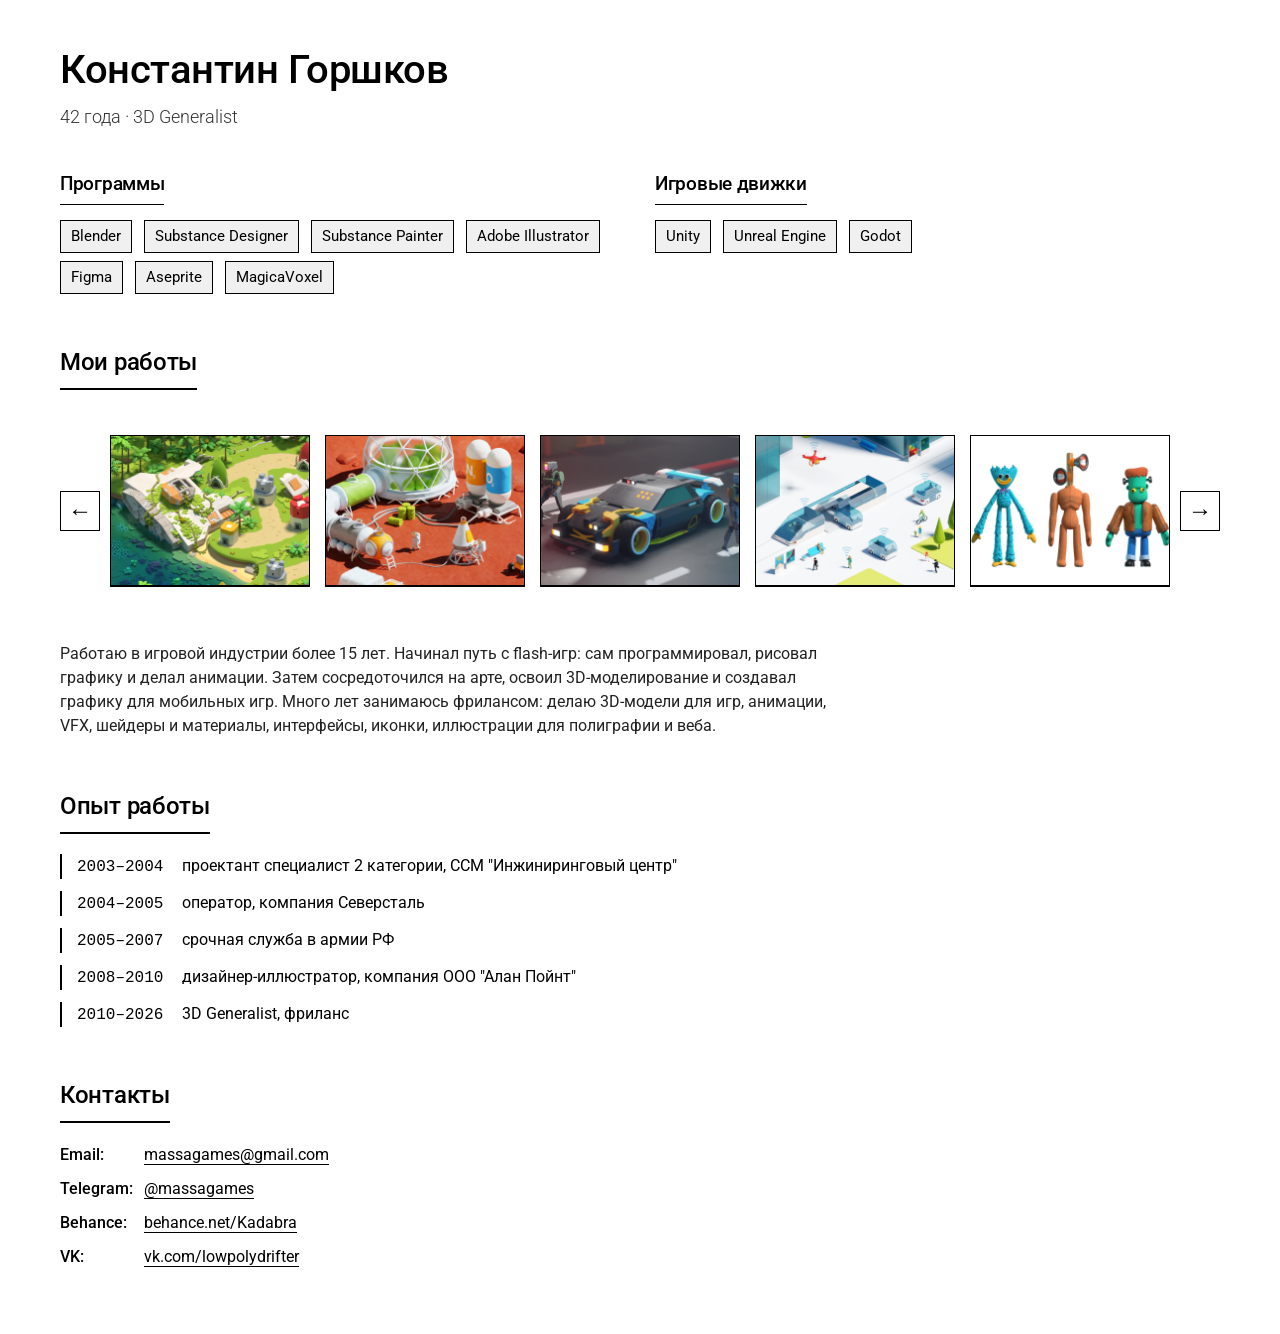
==== index.html @ 40dd6ff0 "Update index.html" ====
<!DOCTYPE html>
<html lang="ru">
<head>
    <meta charset="UTF-8">
    <meta name="viewport" content="width=device-width, initial-scale=1.0">
    <title>Константин Горшков — 3D Generalist</title>
    
    <!-- Roboto font -->
    <link rel="preconnect" href="https://fonts.googleapis.com">
    <link rel="preconnect" href="https://fonts.gstatic.com" crossorigin>
    <link href="https://fonts.googleapis.com/css2?family=Roboto:wght@300;400;500;700&display=swap" rel="stylesheet">
    
    <!-- Main CSS -->
    <link rel="stylesheet" href="assets/css/main.css">
</head>
<body>
    <div class="container">
        <!-- HEADER -->
        <header class="header">
            <h1>Константин Горшков</h1>
            <div class="age-spec">42 года · 3D Generalist</div>
        </header>

        <!-- SKILLS -->
        <section class="skills">
            <div class="skills-group">
                <h2>Программы</h2>
                <div class="skills-list">
                    <span class="skill-item">Blender</span>
                    <span class="skill-item">Substance Designer</span>
                    <span class="skill-item">Substance Painter</span>
                    <span class="skill-item">Adobe Illustrator</span>
                    <span class="skill-item">Figma</span>
                    <span class="skill-item">Aseprite</span>
                    <span class="skill-item">MagicaVoxel</span>
                </div>
            </div>
            <div class="skills-group">
                <h2>Игровые движки</h2>
                <div class="skills-list">
                    <span class="skill-item">Unity</span>
                    <span class="skill-item">Unreal Engine</span>
                    <span class="skill-item">Godot</span>
                </div>
            </div>
        </section>

        <!-- GALLERY CAROUSEL -->
        <section class="gallery-section">
            <h2>Мои работы</h2>
            <div class="carousel-container">
                <button class="carousel-arrow carousel-arrow-left" id="carouselPrev">←</button>
                <div class="carousel-track" id="carouselTrack"></div>
                <button class="carousel-arrow carousel-arrow-right" id="carouselNext">→</button>
            </div>
        </section>

        <!-- BIO -->
        <section class="bio">
            <p>Работаю в игровой индустрии более 15 лет. Начинал путь с flash-игр: сам программировал, рисовал графику и делал анимации. Затем сосредоточился на арте, освоил 3D-моделирование и создавал графику для мобильных игр. Много лет занимаюсь фрилансом: делаю 3D-модели для игр, анимации, VFX, шейдеры и материалы, интерфейсы, иконки, иллюстрации для полиграфии и веба.</p>
        </section>

        <!-- WORK EXPERIENCE -->
        <section class="experience">
            <h2>Опыт работы</h2>
            <div class="experience-list">
                <div class="exp-item"><span class="exp-years">2003–2004</span> проектант специалист 2 категории, ССМ "Инжиниринговый центр"</div>
                <div class="exp-item"><span class="exp-years">2004–2005</span> оператор, компания Северсталь</div>
                <div class="exp-item"><span class="exp-years">2005–2007</span> срочная служба в армии РФ</div>
                <div class="exp-item"><span class="exp-years">2008–2010</span> дизайнер-иллюстратор, компания ООО "Алан Пойнт"</div>
                <div class="exp-item"><span class="exp-years">2010–2026</span> 3D Generalist, фриланс</div>
            </div>
        </section>

        <!-- CONTACTS -->
        <section class="contacts">
            <h2>Контакты</h2>
            <div class="contacts-list">
                <div class="contact-item"><span class="contact-label">Email:</span> <a href="mailto:massagames@gmail.com">massagames@gmail.com</a></div>
                <div class="contact-item"><span class="contact-label">Telegram:</span> <a href="https://t.me/massagames" target="_blank">@massagames</a></div>
                <div class="contact-item"><span class="contact-label">Behance:</span> <a href="https://www.behance.net/Kadabra" target="_blank">behance.net/Kadabra</a></div>
                <div class="contact-item"><span class="contact-label">VK:</span> <a href="https://vk.com/lowpolydrifter" target="_blank">vk.com/lowpolydrifter</a></div>
            </div>
        </section>
    </div>

    <!-- LIGHTBOX -->
    <div class="lightbox" id="lightbox">
        <span class="lightbox-close" id="lightboxClose">×</span>
        <button class="lightbox-arrow lightbox-arrow-left" id="lightboxPrev">←</button>
        <div class="lightbox-content" id="lightboxContent">
            <!-- media will be inserted here -->
        </div>
        <button class="lightbox-arrow lightbox-arrow-right" id="lightboxNext">→</button>
        <div class="lightbox-caption" id="lightboxCaption"></div>
    </div>

    <!-- JSON DATA -->
    <script src="/data/gallery.json" type="application/json" id="galleryData"></script>
    <!-- Main JS -->
    <script src="assets/js/main.js"></script>
</body>
</html>
---- assets/css/main.css ----
/* ===== RESET & BASE ===== */
* {
    margin: 0;
    padding: 0;
    box-sizing: border-box;
}

body {
    font-family: 'Roboto', sans-serif;
    background: #ffffff;
    color: #000000;
    line-height: 1.5;
    font-weight: 400;
}

.container {
    max-width: 1200px;
    margin: 0 auto;
    padding: 40px 20px;
}

/* ===== TYPOGRAPHY ===== */
h1 {
    font-size: 2.5rem;
    font-weight: 500;
    margin-bottom: 4px;
    letter-spacing: -0.5px;
}

h2 {
    font-size: 1.5rem;
    font-weight: 500;
    margin-bottom: 20px;
    letter-spacing: -0.3px;
    border-bottom: 2px solid #000;
    padding-bottom: 8px;
    display: inline-block;
}

/* ===== HEADER ===== */
.header {
    margin-bottom: 40px;
}

.age-spec {
    font-size: 1.1rem;
    color: #333;
    font-weight: 300;
}

/* ===== SKILLS ===== */
.skills {
    margin-bottom: 50px;
    display: grid;
    grid-template-columns: 1fr 1fr;
    gap: 30px;
}

.skills-group h2 {
    font-size: 1.2rem;
    border-bottom: 1px solid #000;
    margin-bottom: 15px;
    padding-bottom: 5px;
}

.skills-list {
    display: flex;
    flex-wrap: wrap;
    gap: 8px 12px;
}

.skill-item {
    font-size: 0.95rem;
    color: #000;
    background: #f0f0f0;
    padding: 4px 10px;
    border: 1px solid #000;
}

/* ===== CAROUSEL ===== */
.gallery-section {
    margin-bottom: 50px;
}

.carousel-container {
    position: relative;
    display: flex;
    align-items: center;
    gap: 10px;
    margin-top: 20px;
}

.carousel-track {
    display: flex;
    overflow-x: auto;
    scroll-behavior: smooth;
    gap: 15px;
    padding: 5px 0;
    scrollbar-width: thin;
    scrollbar-color: #000 #f0f0f0;
    flex: 1;
}

.carousel-track::-webkit-scrollbar {
    height: 6px;
}

.carousel-track::-webkit-scrollbar-track {
    background: #f0f0f0;
}

.carousel-track::-webkit-scrollbar-thumb {
    background: #000;
    border-radius: 0;
}

.carousel-item {
    flex: 0 0 auto;
    width: 200px;
    cursor: pointer;
    border: 1px solid #000;
    transition: opacity 0.2s;
}

.carousel-item:hover {
    opacity: 0.8;
}

.carousel-item img {
    width: 100%;
    height: 150px;
    object-fit: cover;
    display: block;
    border-bottom: 1px solid #000;
}

.carousel-arrow {
    background: none;
    border: 1px solid #000;
    font-size: 24px;
    width: 40px;
    height: 40px;
    cursor: pointer;
    color: #000;
    transition: 0.2s;
    flex-shrink: 0;
}

.carousel-arrow:hover {
    background: #000;
    color: #fff;
}

/* ===== BIO ===== */
.bio {
    margin-bottom: 50px;
    max-width: 800px;
    font-size: 1rem;
    color: #222;
}

.bio p {
    margin-bottom: 15px;
}

/* ===== EXPERIENCE ===== */
.experience {
    margin-bottom: 50px;
}

.experience-list {
    display: flex;
    flex-direction: column;
    gap: 12px;
}

.exp-item {
    font-size: 1rem;
    border-left: 2px solid #000;
    padding-left: 15px;
}

.exp-years {
    font-weight: 500;
    margin-right: 15px;
    font-family: monospace;
}

/* ===== CONTACTS ===== */
.contacts {
    margin-bottom: 30px;
}

.contacts-list {
    display: flex;
    flex-direction: column;
    gap: 10px;
}

.contact-item {
    font-size: 1rem;
}

.contact-label {
    font-weight: 500;
    width: 80px;
    display: inline-block;
}

.contact-item a {
    color: #000;
    text-decoration: none;
    border-bottom: 1px solid #000;
}

.contact-item a:hover {
    background: #000;
    color: #fff;
}

/* ===== LIGHTBOX ===== */
.lightbox {
    display: none;
    position: fixed;
    top: 0;
    left: 0;
    width: 100%;
    height: 100%;
    background: rgba(0, 0, 0, 0.95);
    z-index: 1000;
    justify-content: center;
    align-items: center;
    flex-direction: column;
}

.lightbox.active {
    display: flex;
}

.lightbox-content {
    max-width: 90vw;
    max-height: 70vh;
    display: flex;
    justify-content: center;
    align-items: center;
}

.lightbox-content img,
.lightbox-content video {
    max-width: 100%;
    max-height: 70vh;
    object-fit: contain;
    border: 2px solid #fff;
}

.lightbox-close {
    position: absolute;
    top: 20px;
    right: 30px;
    color: #fff;
    font-size: 50px;
    cursor: pointer;
    z-index: 1001;
    width: 50px;
    height: 50px;
    display: flex;
    justify-content: center;
    align-items: center;
    border: 1px solid #fff;
}

.lightbox-close:hover {
    background: #fff;
    color: #000;
}

.lightbox-arrow {
    position: absolute;
    top: 50%;
    transform: translateY(-50%);
    background: none;
    border: 1px solid #fff;
    color: #fff;
    font-size: 40px;
    width: 60px;
    height: 60px;
    cursor: pointer;
    z-index: 1001;
    display: flex;
    justify-content: center;
    align-items: center;
}

.lightbox-arrow:hover {
    background: #fff;
    color: #000;
}

.lightbox-arrow-left {
    left: 20px;
}

.lightbox-arrow-right {
    right: 20px;
}

.lightbox-caption {
    position: absolute;
    bottom: 20px;
    left: 0;
    right: 0;
    text-align: center;
    color: #fff;
    background: rgba(0, 0, 0, 0.8);
    padding: 15px;
    font-size: 0.9rem;
    max-width: 800px;
    margin: 0 auto;
    border-top: 1px solid #fff;
    border-bottom: 1px solid #fff;
}

/* ===== RESPONSIVE ===== */
@media (max-width: 768px) {
    .skills {
        grid-template-columns: 1fr;
        gap: 20px;
    }
    
    .carousel-item {
        width: 150px;
    }
    
    .carousel-item img {
        height: 120px;
    }
    
    .lightbox-arrow {
        width: 40px;
        height: 40px;
        font-size: 24px;
    }
    
    .lightbox-arrow-left {
        left: 5px;
    }
    
    .lightbox-arrow-right {
        right: 5px;
    }
}
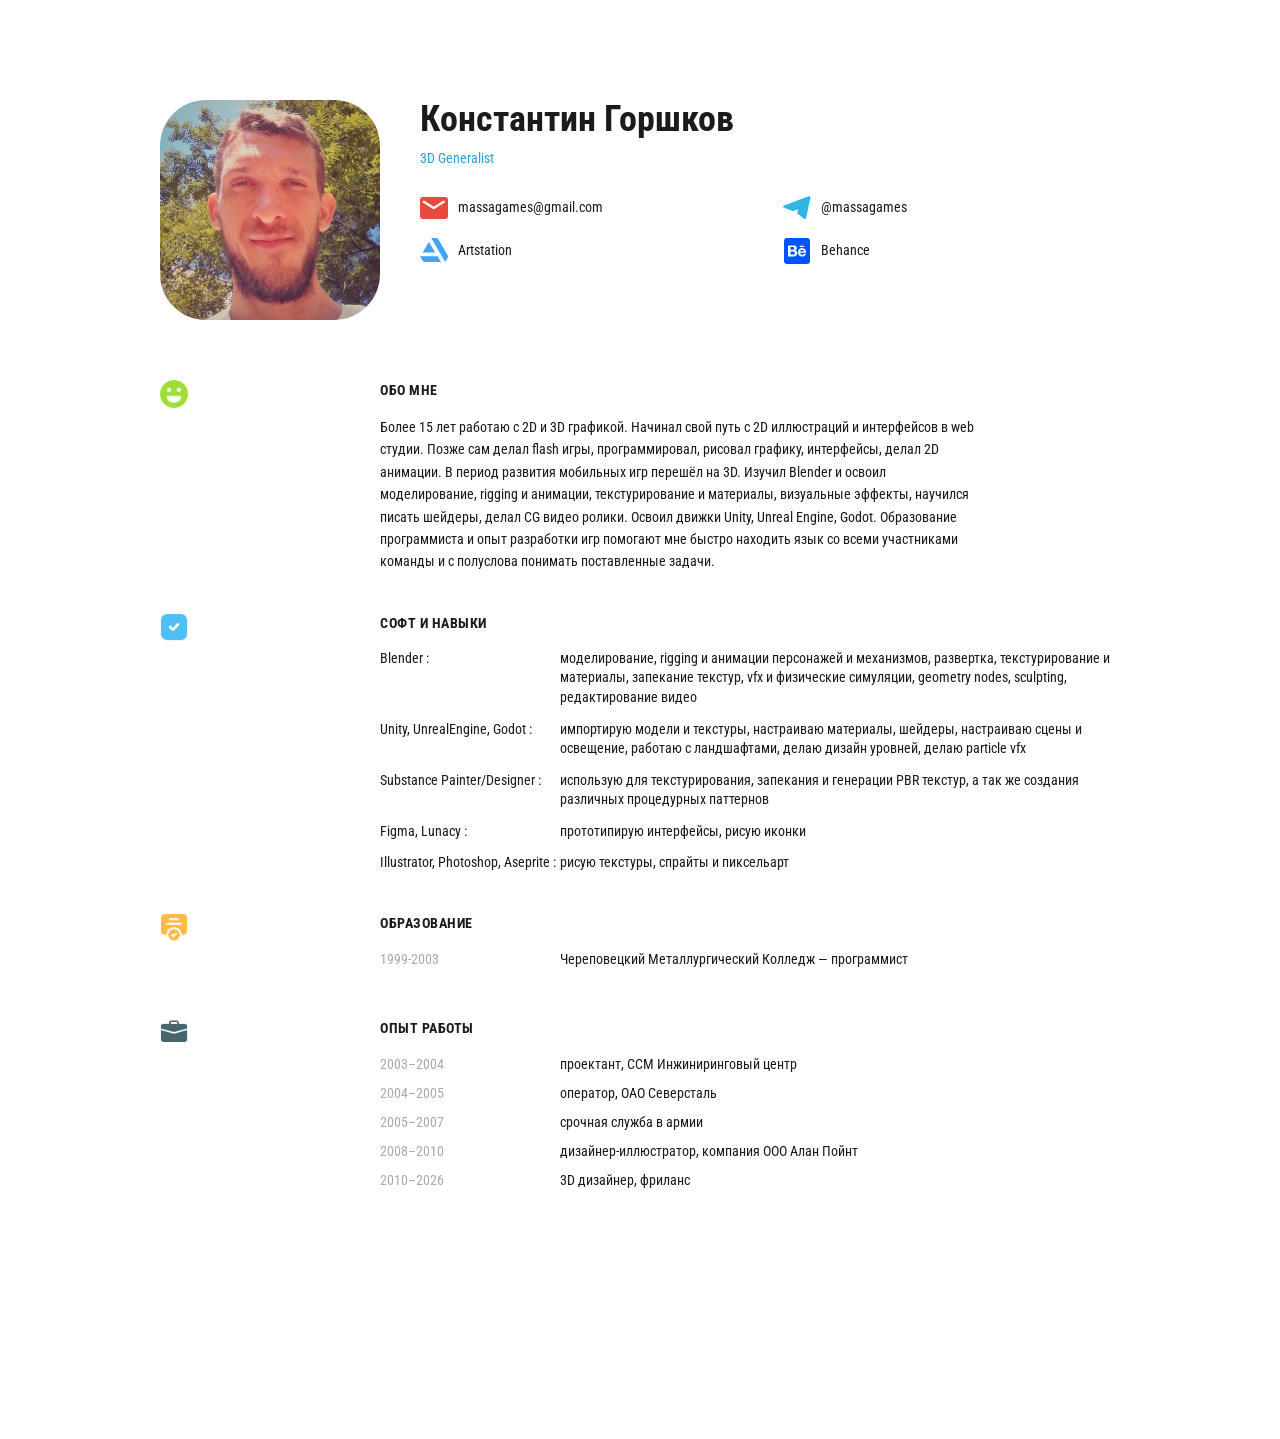
==== commit 1f06a53f: "Update index.html v2" ====
--- a/index.html
+++ b/index.html
@@ -5,100 +5,358 @@
     <meta name="viewport" content="width=device-width, initial-scale=1.0">
     <title>Константин Горшков — 3D Generalist</title>
     
-    <!-- Roboto font -->
+    <!-- Roboto Condensed -->
     <link rel="preconnect" href="https://fonts.googleapis.com">
     <link rel="preconnect" href="https://fonts.gstatic.com" crossorigin>
-    <link href="https://fonts.googleapis.com/css2?family=Roboto:wght@300;400;500;700&display=swap" rel="stylesheet">
+    <link href="https://fonts.googleapis.com/css2?family=Roboto+Condensed:wght@300;400;700&display=swap" rel="stylesheet">
     
-    <!-- Main CSS -->
-    <link rel="stylesheet" href="assets/css/main.css">
+    <style>
+        /* ===== RESET & BASE ===== */
+        * {
+            margin: 0;
+            padding: 0;
+            box-sizing: border-box;
+        }
+
+        body {
+            font-family: 'Roboto Condensed', sans-serif;
+            background: #FFFFFF;
+            color: #1B1B1B;
+            font-size: 14px;
+            line-height: 1.5;
+        }
+
+        .container {
+            max-width: 1000px;
+            margin: 0 auto;
+            padding: 100px 20px 200px 20px;
+        }
+
+        /* ===== ТАБЛИЧНАЯ ВЕРСТКА ДЛЯ РАЗДЕЛОВ ===== */
+        .section-row {
+            display: flex;
+            margin-bottom: 40px;
+        }
+
+        .section-icon {
+            width: 220px;  /* ширина равна ширине фото для выравнивания */
+            flex-shrink: 0;
+            display: flex;
+            justify-content: flex-start;
+        }
+
+        .section-icon img {
+            width: 28px;
+            height: 28px;
+            display: block;
+        }
+
+        .section-content {
+            flex: 1;
+        }
+
+        .section-title {
+            font-size: 14px;
+            font-weight: 700;
+            letter-spacing: 0.5px;
+            margin-bottom: 15px;
+            color: #1B1B1B;
+        }
+
+        /* ===== ХЕДЕР ===== */
+        .header-row {
+            display: flex;
+            gap: 40px;
+            margin-bottom: 60px;
+        }
+
+        .header-photo {
+            width: 220px;
+            height: 220px;
+            flex-shrink: 0;
+        }
+
+        .header-photo img {
+            width: 100%;
+            height: 100%;
+            object-fit: cover;
+            display: block;
+        }
+
+        .header-info {
+            flex: 1;
+        }
+
+        .header-name {
+            font-size: 36px;
+            font-weight: 700;
+            line-height: 1.1;
+            margin-bottom: 8px;
+            color: #1B1B1B;
+        }
+
+        .header-specialization {
+            font-size: 14px;
+            color: #29A1DD;
+            margin-bottom: 25px;
+            font-weight: 400;
+        }
+
+        /* ===== КОНТАКТЫ В ДВЕ КОЛОНКИ ===== */
+        .contacts-grid {
+            display: grid;
+            grid-template-columns: repeat(2, 1fr);
+            gap: 15px 25px;
+        }
+
+        .contact-item {
+            display: flex;
+            align-items: center;
+            gap: 10px;
+        }
+
+        .contact-item img {
+            width: 28px;
+            height: 28px;
+            flex-shrink: 0;
+        }
+
+        .contact-item a {
+            color: #1B1B1B;
+            text-decoration: none;
+            border-bottom: 1px solid transparent;
+            transition: border-color 0.2s;
+            font-size: 14px;
+        }
+
+        .contact-item a:hover {
+            border-bottom-color: #1B1B1B;
+        }
+
+        /* ===== ТАБЛИЦА НАВЫКОВ ===== */
+        .skills-table {
+            display: flex;
+            flex-direction: column;
+            gap: 12px;
+        }
+
+        .skill-row {
+            display: flex;
+            line-height: 1.4;
+        }
+
+        .skill-program {
+            width: 180px;
+            flex-shrink: 0;
+            font-weight: 400;
+        }
+
+        .skill-description {
+            flex: 1;
+        }
+
+        /* ===== ОПЫТ И ОБРАЗОВАНИЕ ===== */
+        .timeline-item {
+            display: flex;
+            margin-bottom: 8px;
+        }
+
+        .timeline-date {
+            width: 180px;
+            flex-shrink: 0;
+            color: #ABABAB;
+            font-weight: 400;
+        }
+
+        .timeline-text {
+            flex: 1;
+        }
+
+        /* ===== ОБО МНЕ ТЕКСТ ===== */
+        .about-text {
+            max-width: 600px;
+            line-height: 1.6;
+        }
+
+        /* ===== РАЗДЕЛИТЕЛИ МЕЖДУ БЛОКАМИ ===== */
+        .section-divider {
+            margin-bottom: 40px;
+        }
+
+        /* ===== АДАПТАЦИЯ ===== */
+        @media (max-width: 768px) {
+            .container {
+                padding: 60px 15px 100px 15px;
+            }
+
+            .header-row {
+                flex-direction: column;
+                gap: 30px;
+            }
+
+            .header-photo {
+                width: 180px;
+                height: 180px;
+            }
+
+            .section-row {
+                flex-direction: column;
+                gap: 15px;
+            }
+
+            .section-icon {
+                width: auto;
+            }
+
+            .contacts-grid {
+                grid-template-columns: 1fr;
+                gap: 10px;
+            }
+
+            .skill-row {
+                flex-direction: column;
+                gap: 4px;
+            }
+
+            .skill-program {
+                width: auto;
+            }
+
+            .timeline-item {
+                flex-direction: column;
+                gap: 4px;
+            }
+
+            .timeline-date {
+                width: auto;
+            }
+
+            .header-name {
+                font-size: 28px;
+            }
+        }
+    </style>
 </head>
 <body>
     <div class="container">
-        <!-- HEADER -->
-        <header class="header">
-            <h1>Константин Горшков</h1>
-            <div class="age-spec">42 года · 3D Generalist</div>
-        </header>
-
-        <!-- SKILLS -->
-        <section class="skills">
-            <div class="skills-group">
-                <h2>Программы</h2>
-                <div class="skills-list">
-                    <span class="skill-item">Blender</span>
-                    <span class="skill-item">Substance Designer</span>
-                    <span class="skill-item">Substance Painter</span>
-                    <span class="skill-item">Adobe Illustrator</span>
-                    <span class="skill-item">Figma</span>
-                    <span class="skill-item">Aseprite</span>
-                    <span class="skill-item">MagicaVoxel</span>
-                </div>
-            </div>
-            <div class="skills-group">
-                <h2>Игровые движки</h2>
-                <div class="skills-list">
-                    <span class="skill-item">Unity</span>
-                    <span class="skill-item">Unreal Engine</span>
-                    <span class="skill-item">Godot</span>
-                </div>
-            </div>
-        </section>
-
-        <!-- GALLERY CAROUSEL -->
-        <section class="gallery-section">
-            <h2>Мои работы</h2>
-            <div class="carousel-container">
-                <button class="carousel-arrow carousel-arrow-left" id="carouselPrev">←</button>
-                <div class="carousel-track" id="carouselTrack"></div>
-                <button class="carousel-arrow carousel-arrow-right" id="carouselNext">→</button>
-            </div>
-        </section>
-
-        <!-- BIO -->
-        <section class="bio">
-            <p>Работаю в игровой индустрии более 15 лет. Начинал путь с flash-игр: сам программировал, рисовал графику и делал анимации. Затем сосредоточился на арте, освоил 3D-моделирование и создавал графику для мобильных игр. Много лет занимаюсь фрилансом: делаю 3D-модели для игр, анимации, VFX, шейдеры и материалы, интерфейсы, иконки, иллюстрации для полиграфии и веба.</p>
-        </section>
-
-        <!-- WORK EXPERIENCE -->
-        <section class="experience">
-            <h2>Опыт работы</h2>
-            <div class="experience-list">
-                <div class="exp-item"><span class="exp-years">2003–2004</span> проектант специалист 2 категории, ССМ "Инжиниринговый центр"</div>
-                <div class="exp-item"><span class="exp-years">2004–2005</span> оператор, компания Северсталь</div>
-                <div class="exp-item"><span class="exp-years">2005–2007</span> срочная служба в армии РФ</div>
-                <div class="exp-item"><span class="exp-years">2008–2010</span> дизайнер-иллюстратор, компания ООО "Алан Пойнт"</div>
-                <div class="exp-item"><span class="exp-years">2010–2026</span> 3D Generalist, фриланс</div>
-            </div>
-        </section>
-
-        <!-- CONTACTS -->
-        <section class="contacts">
-            <h2>Контакты</h2>
-            <div class="contacts-list">
-                <div class="contact-item"><span class="contact-label">Email:</span> <a href="mailto:massagames@gmail.com">massagames@gmail.com</a></div>
-                <div class="contact-item"><span class="contact-label">Telegram:</span> <a href="https://t.me/massagames" target="_blank">@massagames</a></div>
-                <div class="contact-item"><span class="contact-label">Behance:</span> <a href="https://www.behance.net/Kadabra" target="_blank">behance.net/Kadabra</a></div>
-                <div class="contact-item"><span class="contact-label">VK:</span> <a href="https://vk.com/lowpolydrifter" target="_blank">vk.com/lowpolydrifter</a></div>
-            </div>
-        </section>
+        <!-- ХЕДЕР -->
+        <div class="header-row">
+            <div class="header-photo">
+                <img src="assets/images/icons/foto.png" alt="Константин Горшков">
+            </div>
+            <div class="header-info">
+                <div class="header-name">Константин Горшков</div>
+                <div class="header-specialization">3D Generalist</div>
+                
+                <div class="contacts-grid">
+                    <div class="contact-item">
+                        <img src="assets/images/icons/icon_mail.png" alt="email">
+                        <a href="mailto:massagames@gmail.com">massagames@gmail.com</a>
+                    </div>
+                    <div class="contact-item">
+                        <img src="assets/images/icons/icon_m.png" alt="telegram">
+                        <a href="https://t.me/massagames" target="_blank">@massagames</a>
+                    </div>
+                    <div class="contact-item">
+                        <img src="assets/images/icons/icon_as.png" alt="artstation">
+                        <a href="https://www.artstation.com/lowpolydrifter" target="_blank">Artstation</a>
+                    </div>
+                    <div class="contact-item">
+                        <img src="assets/images/icons/icon_bh.png" alt="behance">
+                        <a href="https://www.behance.net/Kadabra" target="_blank">Behance</a>
+                    </div>
+                </div>
+            </div>
+        </div>
+
+        <!-- РАЗДЕЛ ОБО МНЕ -->
+        <div class="section-row">
+            <div class="section-icon">
+                <img src="assets/images/icons/icon_about.png" alt="Обо мне">
+            </div>
+            <div class="section-content">
+                <div class="section-title">ОБО МНЕ</div>
+                <div class="about-text">
+                    Более 15 лет работаю с 2D и 3D графикой. Начинал свой путь с 2D иллюстраций и интерфейсов в web студии. Позже сам делал flash игры, программировал, рисовал графику, интерфейсы, делал 2D анимации. В период развития мобильных игр перешёл на 3D. Изучил Blender и освоил моделирование, rigging и анимации, текстурирование и материалы, визуальные эффекты, научился писать шейдеры, делал CG видео ролики. Освоил движки Unity, Unreal Engine, Godot. Образование программиста и опыт разработки игр помогают мне быстро находить язык со всеми участниками команды и с полуслова понимать поставленные задачи.
+                </div>
+            </div>
+        </div>
+
+        <!-- РАЗДЕЛ НАВЫКИ -->
+        <div class="section-row">
+            <div class="section-icon">
+                <img src="assets/images/icons/icon_skills.png" alt="Навыки">
+            </div>
+            <div class="section-content">
+                <div class="section-title">СОФТ И НАВЫКИ</div>
+                <div class="skills-table">
+                    <div class="skill-row">
+                        <div class="skill-program">Blender :</div>
+                        <div class="skill-description">моделирование, rigging и анимации персонажей и механизмов, развертка, текстурирование и материалы, запекание текстур, vfx и физические симуляции, geometry nodes, sculpting, редактирование видео</div>
+                    </div>
+                    <div class="skill-row">
+                        <div class="skill-program">Unity, UnrealEngine, Godot :</div>
+                        <div class="skill-description">импортирую модели и текстуры, настраиваю материалы, шейдеры, настраиваю сцены и освещение, работаю с ландшафтами, делаю дизайн уровней, делаю particle vfx</div>
+                    </div>
+                    <div class="skill-row">
+                        <div class="skill-program">Substance Painter/Designer :</div>
+                        <div class="skill-description">использую для текстурирования, запекания и генерации PBR текстур, а так же создания различных процедурных паттернов</div>
+                    </div>
+                    <div class="skill-row">
+                        <div class="skill-program">Figma, Lunacy :</div>
+                        <div class="skill-description">прототипирую интерфейсы, рисую иконки</div>
+                    </div>
+                    <div class="skill-row">
+                        <div class="skill-program">Illustrator, Photoshop, Aseprite :</div>
+                        <div class="skill-description">рисую текстуры, спрайты и пиксельарт</div>
+                    </div>
+                </div>
+            </div>
+        </div>
+
+        <!-- РАЗДЕЛ ОБРАЗОВАНИЕ -->
+        <div class="section-row">
+            <div class="section-icon">
+                <img src="assets/images/icons/icon_education.png" alt="Образование">
+            </div>
+            <div class="section-content">
+                <div class="section-title">ОБРАЗОВАНИЕ</div>
+                <div class="timeline-item">
+                    <div class="timeline-date">1999-2003</div>
+                    <div class="timeline-text">Череповецкий Металлургический Колледж — программист</div>
+                </div>
+            </div>
+        </div>
+
+        <!-- РАЗДЕЛ ОПЫТ РАБОТЫ -->
+        <div class="section-row">
+            <div class="section-icon">
+                <img src="assets/images/icons/icon_work.png" alt="Опыт работы">
+            </div>
+            <div class="section-content">
+                <div class="section-title">ОПЫТ РАБОТЫ</div>
+                <div class="timeline-item">
+                    <div class="timeline-date">2003–2004</div>
+                    <div class="timeline-text">проектант, ССМ Инжиниринговый центр</div>
+                </div>
+                <div class="timeline-item">
+                    <div class="timeline-date">2004–2005</div>
+                    <div class="timeline-text">оператор, ОАО Северсталь</div>
+                </div>
+                <div class="timeline-item">
+                    <div class="timeline-date">2005–2007</div>
+                    <div class="timeline-text">срочная служба в армии</div>
+                </div>
+                <div class="timeline-item">
+                    <div class="timeline-date">2008–2010</div>
+                    <div class="timeline-text">дизайнер-иллюстратор, компания ООО Алан Пойнт</div>
+                </div>
+                <div class="timeline-item">
+                    <div class="timeline-date">2010–2026</div>
+                    <div class="timeline-text">3D дизайнер, фриланс</div>
+                </div>
+            </div>
+        </div>
     </div>
-
-    <!-- LIGHTBOX -->
-    <div class="lightbox" id="lightbox">
-        <span class="lightbox-close" id="lightboxClose">×</span>
-        <button class="lightbox-arrow lightbox-arrow-left" id="lightboxPrev">←</button>
-        <div class="lightbox-content" id="lightboxContent">
-            <!-- media will be inserted here -->
-        </div>
-        <button class="lightbox-arrow lightbox-arrow-right" id="lightboxNext">→</button>
-        <div class="lightbox-caption" id="lightboxCaption"></div>
-    </div>
-
-    <!-- JSON DATA -->
-    <script src="/data/gallery.json" type="application/json" id="galleryData"></script>
-    <!-- Main JS -->
-    <script src="assets/js/main.js"></script>
 </body>
 </html>
-
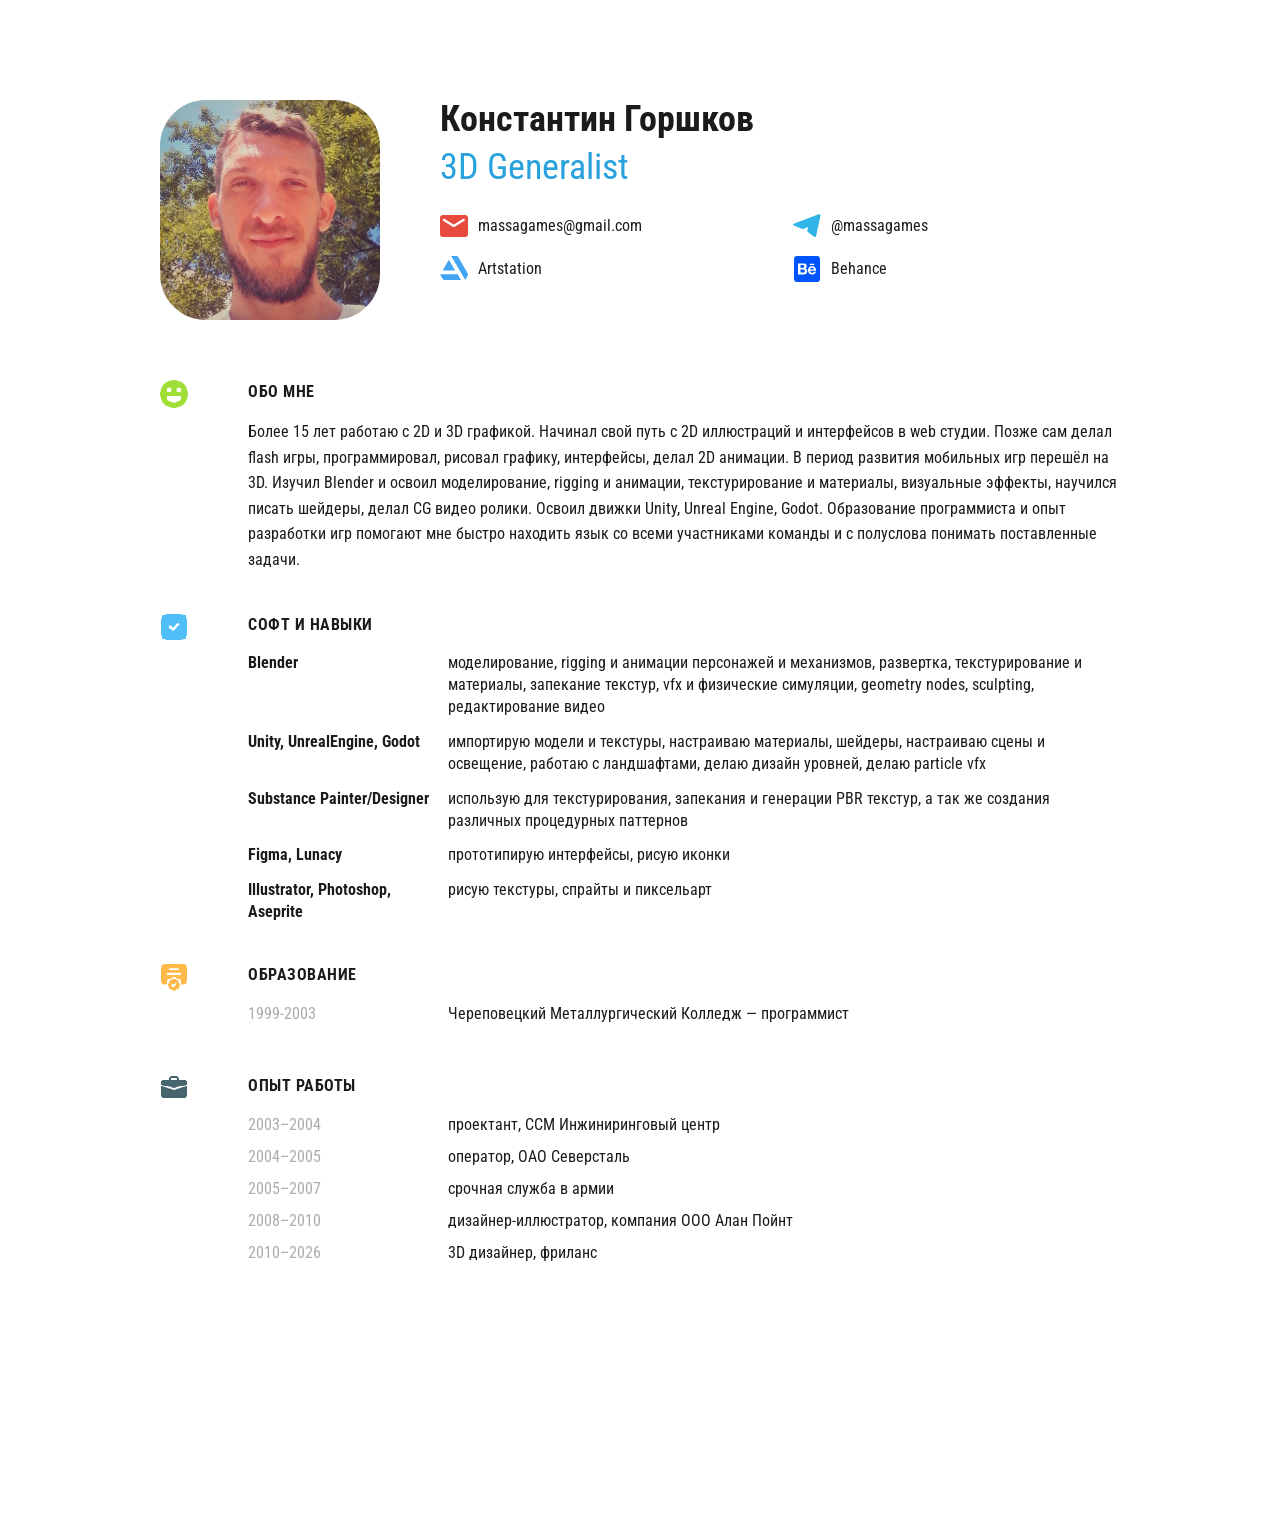
==== commit 662008b9: "Update index.html" ====
--- a/index.html
+++ b/index.html
@@ -22,12 +22,13 @@
             font-family: 'Roboto Condensed', sans-serif;
             background: #FFFFFF;
             color: #1B1B1B;
-            font-size: 14px;
+            font-size: 16px; /* Увеличено с 14 до 16 */
             line-height: 1.5;
         }
 
         .container {
-            max-width: 1000px;
+            max-width: 1000px; /* Ограничение по горизонтали */
+            width: 100%;
             margin: 0 auto;
             padding: 100px 20px 200px 20px;
         }
@@ -36,10 +37,11 @@
         .section-row {
             display: flex;
             margin-bottom: 40px;
+            gap: 60px; /* Промежуток между иконкой и текстом */
         }
 
         .section-icon {
-            width: 220px;  /* ширина равна ширине фото для выравнивания */
+            width: 28px; /* Фиксированная ширина под иконку */
             flex-shrink: 0;
             display: flex;
             justify-content: flex-start;
@@ -49,14 +51,17 @@
             width: 28px;
             height: 28px;
             display: block;
+            image-rendering: crisp-edges; /* Для четкости пиксельных иконок */
+            image-rendering: pixelated;
         }
 
         .section-content {
             flex: 1;
+            max-width: calc(100% - 88px); /* 28px (иконка) + 60px (gap) */
         }
 
         .section-title {
-            font-size: 14px;
+            font-size: 16px;
             font-weight: 700;
             letter-spacing: 0.5px;
             margin-bottom: 15px;
@@ -66,7 +71,7 @@
         /* ===== ХЕДЕР ===== */
         .header-row {
             display: flex;
-            gap: 40px;
+            gap: 60px; /* Такой же отступ как между иконкой и текстом */
             margin-bottom: 60px;
         }
 
@@ -96,10 +101,11 @@
         }
 
         .header-specialization {
-            font-size: 14px;
+            font-size: 36px; /* Увеличено до 36 как и имя */
             color: #29A1DD;
             margin-bottom: 25px;
             font-weight: 400;
+            line-height: 1.1;
         }
 
         /* ===== КОНТАКТЫ В ДВЕ КОЛОНКИ ===== */
@@ -119,6 +125,8 @@
             width: 28px;
             height: 28px;
             flex-shrink: 0;
+            image-rendering: crisp-edges; /* Для четкости */
+            image-rendering: pixelated;
         }
 
         .contact-item a {
@@ -126,7 +134,7 @@
             text-decoration: none;
             border-bottom: 1px solid transparent;
             transition: border-color 0.2s;
-            font-size: 14px;
+            font-size: 16px;
         }
 
         .contact-item a:hover {
@@ -146,9 +154,10 @@
         }
 
         .skill-program {
-            width: 180px;
-            flex-shrink: 0;
-            font-weight: 400;
+            width: 200px; /* Немного шире для длинных названий */
+            flex-shrink: 0;
+            font-weight: 700; /* Жирный */
+            color: #1B1B1B;
         }
 
         .skill-description {
@@ -162,7 +171,7 @@
         }
 
         .timeline-date {
-            width: 180px;
+            width: 200px;
             flex-shrink: 0;
             color: #ABABAB;
             font-weight: 400;
@@ -174,7 +183,7 @@
 
         /* ===== ОБО МНЕ ТЕКСТ ===== */
         .about-text {
-            max-width: 600px;
+            max-width: 100%;
             line-height: 1.6;
         }
 
@@ -199,6 +208,11 @@
                 height: 180px;
             }
 
+            .header-name,
+            .header-specialization {
+                font-size: 28px;
+            }
+
             .section-row {
                 flex-direction: column;
                 gap: 15px;
@@ -208,6 +222,10 @@
                 width: auto;
             }
 
+            .section-content {
+                max-width: 100%;
+            }
+
             .contacts-grid {
                 grid-template-columns: 1fr;
                 gap: 10px;
@@ -229,10 +247,6 @@
 
             .timeline-date {
                 width: auto;
-            }
-
-            .header-name {
-                font-size: 28px;
             }
         }
     </style>
@@ -291,23 +305,23 @@
                 <div class="section-title">СОФТ И НАВЫКИ</div>
                 <div class="skills-table">
                     <div class="skill-row">
-                        <div class="skill-program">Blender :</div>
+                        <div class="skill-program">Blender</div>
                         <div class="skill-description">моделирование, rigging и анимации персонажей и механизмов, развертка, текстурирование и материалы, запекание текстур, vfx и физические симуляции, geometry nodes, sculpting, редактирование видео</div>
                     </div>
                     <div class="skill-row">
-                        <div class="skill-program">Unity, UnrealEngine, Godot :</div>
+                        <div class="skill-program">Unity, UnrealEngine, Godot</div>
                         <div class="skill-description">импортирую модели и текстуры, настраиваю материалы, шейдеры, настраиваю сцены и освещение, работаю с ландшафтами, делаю дизайн уровней, делаю particle vfx</div>
                     </div>
                     <div class="skill-row">
-                        <div class="skill-program">Substance Painter/Designer :</div>
+                        <div class="skill-program">Substance Painter/Designer</div>
                         <div class="skill-description">использую для текстурирования, запекания и генерации PBR текстур, а так же создания различных процедурных паттернов</div>
                     </div>
                     <div class="skill-row">
-                        <div class="skill-program">Figma, Lunacy :</div>
+                        <div class="skill-program">Figma, Lunacy</div>
                         <div class="skill-description">прототипирую интерфейсы, рисую иконки</div>
                     </div>
                     <div class="skill-row">
-                        <div class="skill-program">Illustrator, Photoshop, Aseprite :</div>
+                        <div class="skill-program">Illustrator, Photoshop, Aseprite</div>
                         <div class="skill-description">рисую текстуры, спрайты и пиксельарт</div>
                     </div>
                 </div>
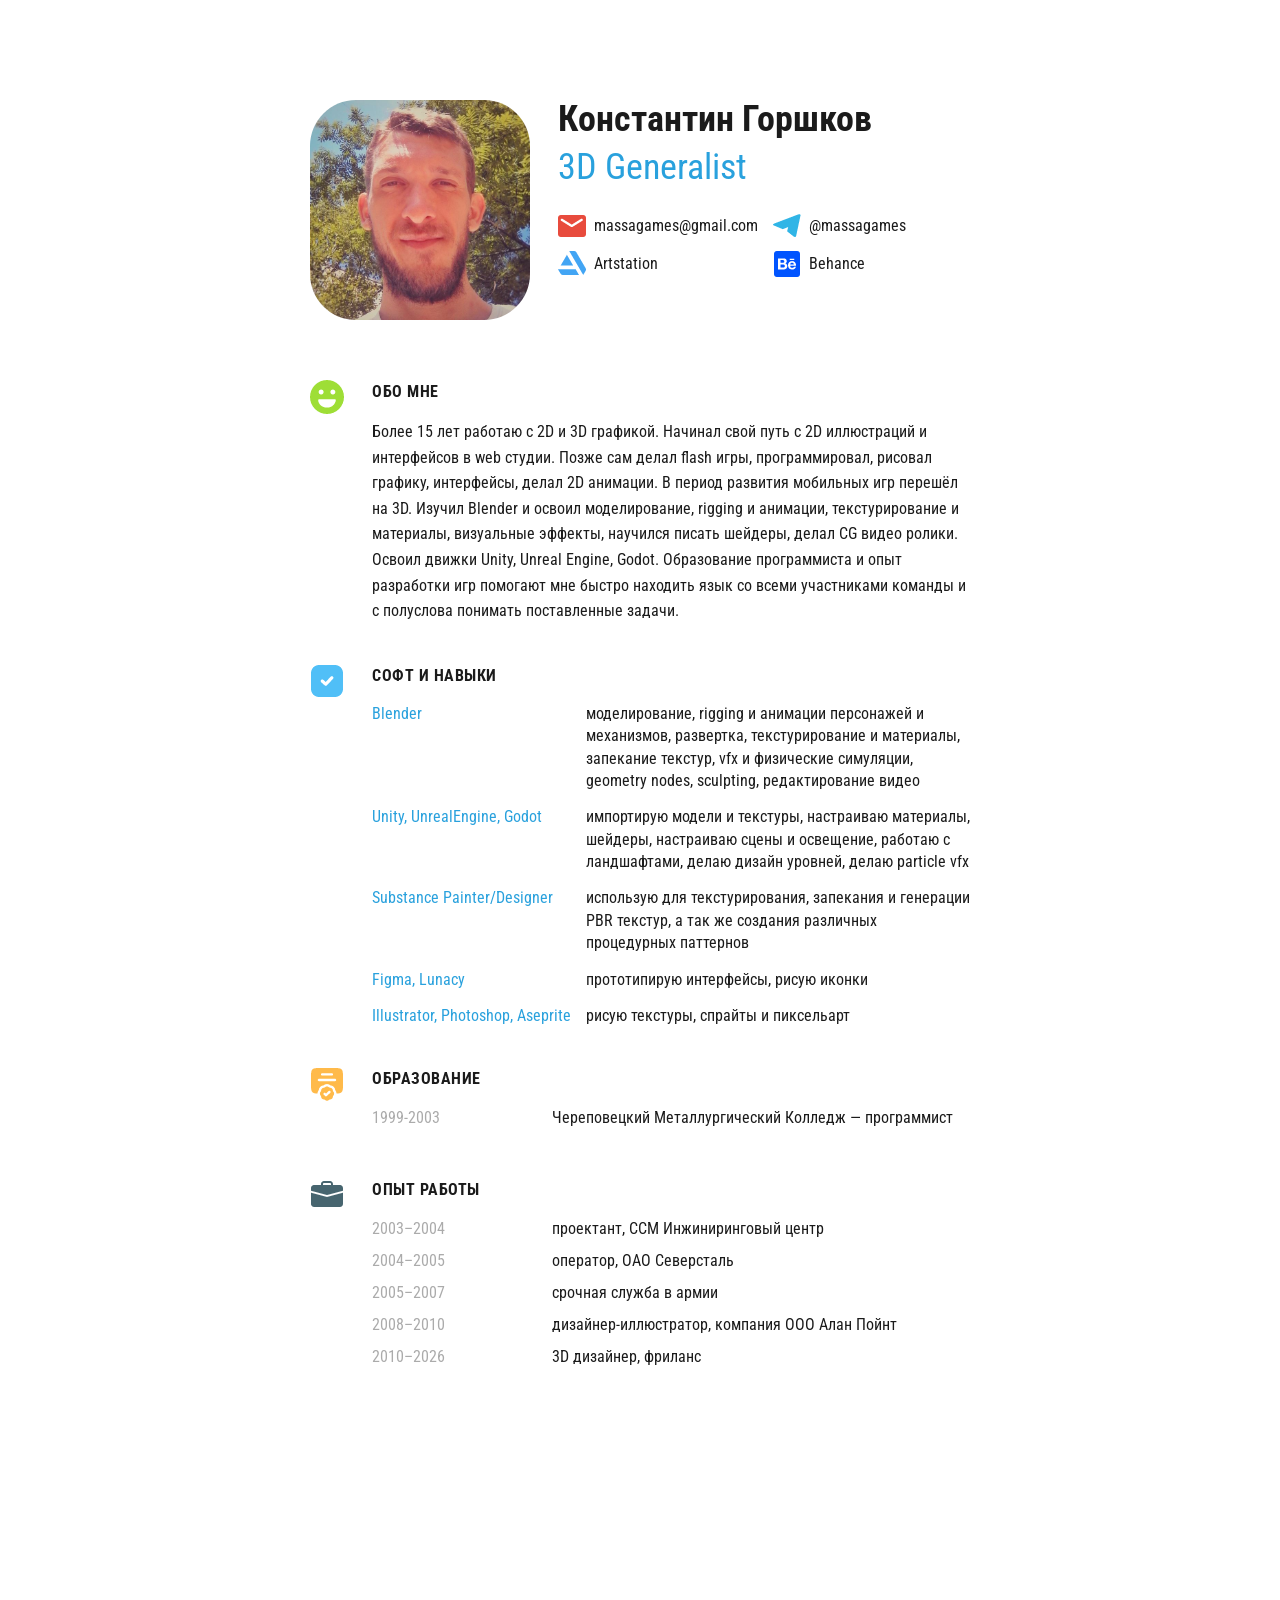
==== commit 00298685: "Update index.html" ====
--- a/index.html
+++ b/index.html
@@ -22,42 +22,50 @@
             font-family: 'Roboto Condensed', sans-serif;
             background: #FFFFFF;
             color: #1B1B1B;
-            font-size: 16px; /* Увеличено с 14 до 16 */
+            font-size: 16px;
             line-height: 1.5;
         }
 
         .container {
-            max-width: 1000px; /* Ограничение по горизонтали */
+            max-width: 700px;
             width: 100%;
             margin: 0 auto;
             padding: 100px 20px 200px 20px;
         }
 
+        /* ===== PIXEL PERFECT ДЛЯ ВСЕХ ИКОНОК ===== */
+        img[src*="icon_"],
+        img[src*="foto"] {
+            image-rendering: crisp-edges;        /* Для Fallback */
+            image-rendering: pixelated;           /* Для современных браузеров */
+            image-rendering: -moz-crisp-edges;    /* Для Firefox */
+            image-rendering: -webkit-optimize-contrast; /* Для Safari */
+            -ms-interpolation-mode: nearest-neighbor; /* Для старых IE */
+        }
+
         /* ===== ТАБЛИЧНАЯ ВЕРСТКА ДЛЯ РАЗДЕЛОВ ===== */
         .section-row {
             display: flex;
             margin-bottom: 40px;
-            gap: 60px; /* Промежуток между иконкой и текстом */
+            gap: 28px;
         }
 
         .section-icon {
-            width: 28px; /* Фиксированная ширина под иконку */
+            width: 34px; /* Увеличено с 28 до 34 */
             flex-shrink: 0;
             display: flex;
             justify-content: flex-start;
         }
 
         .section-icon img {
-            width: 28px;
-            height: 28px;
+            width: 34px; /* Увеличено с 28 до 34 */
+            height: 34px; /* Увеличено с 28 до 34 */
             display: block;
-            image-rendering: crisp-edges; /* Для четкости пиксельных иконок */
-            image-rendering: pixelated;
         }
 
         .section-content {
             flex: 1;
-            max-width: calc(100% - 88px); /* 28px (иконка) + 60px (gap) */
+            max-width: calc(100% - 62px); /* 34px (иконка) + 28px (gap) */
         }
 
         .section-title {
@@ -71,7 +79,7 @@
         /* ===== ХЕДЕР ===== */
         .header-row {
             display: flex;
-            gap: 60px; /* Такой же отступ как между иконкой и текстом */
+            gap: 28px;
             margin-bottom: 60px;
         }
 
@@ -101,7 +109,7 @@
         }
 
         .header-specialization {
-            font-size: 36px; /* Увеличено до 36 как и имя */
+            font-size: 36px;
             color: #29A1DD;
             margin-bottom: 25px;
             font-weight: 400;
@@ -112,21 +120,19 @@
         .contacts-grid {
             display: grid;
             grid-template-columns: repeat(2, 1fr);
-            gap: 15px 25px;
+            gap: 10px 15px;
         }
 
         .contact-item {
             display: flex;
             align-items: center;
-            gap: 10px;
+            gap: 8px;
         }
 
         .contact-item img {
-            width: 28px;
-            height: 28px;
-            flex-shrink: 0;
-            image-rendering: crisp-edges; /* Для четкости */
-            image-rendering: pixelated;
+            width: 28px; /* Оставляем 28px */
+            height: 28px; /* Оставляем 28px */
+            flex-shrink: 0;
         }
 
         .contact-item a {
@@ -135,6 +141,7 @@
             border-bottom: 1px solid transparent;
             transition: border-color 0.2s;
             font-size: 16px;
+            white-space: nowrap;
         }
 
         .contact-item a:hover {
@@ -145,19 +152,20 @@
         .skills-table {
             display: flex;
             flex-direction: column;
-            gap: 12px;
+            gap: 14px;
         }
 
         .skill-row {
             display: flex;
             line-height: 1.4;
+            gap: 14px;
         }
 
         .skill-program {
-            width: 200px; /* Немного шире для длинных названий */
-            flex-shrink: 0;
-            font-weight: 700; /* Жирный */
-            color: #1B1B1B;
+            width: 200px;
+            flex-shrink: 0;
+            font-weight: 400;
+            color: #29A1DD;
         }
 
         .skill-description {
@@ -171,7 +179,7 @@
         }
 
         .timeline-date {
-            width: 200px;
+            width: 180px;
             flex-shrink: 0;
             color: #ABABAB;
             font-weight: 400;
@@ -187,11 +195,6 @@
             line-height: 1.6;
         }
 
-        /* ===== РАЗДЕЛИТЕЛИ МЕЖДУ БЛОКАМИ ===== */
-        .section-divider {
-            margin-bottom: 40px;
-        }
-
         /* ===== АДАПТАЦИЯ ===== */
         @media (max-width: 768px) {
             .container {
@@ -219,7 +222,7 @@
             }
 
             .section-icon {
-                width: auto;
+                width: 34px;
             }
 
             .section-content {
@@ -228,7 +231,11 @@
 
             .contacts-grid {
                 grid-template-columns: 1fr;
-                gap: 10px;
+                gap: 8px;
+            }
+
+            .contact-item a {
+                white-space: normal;
             }
 
             .skill-row {
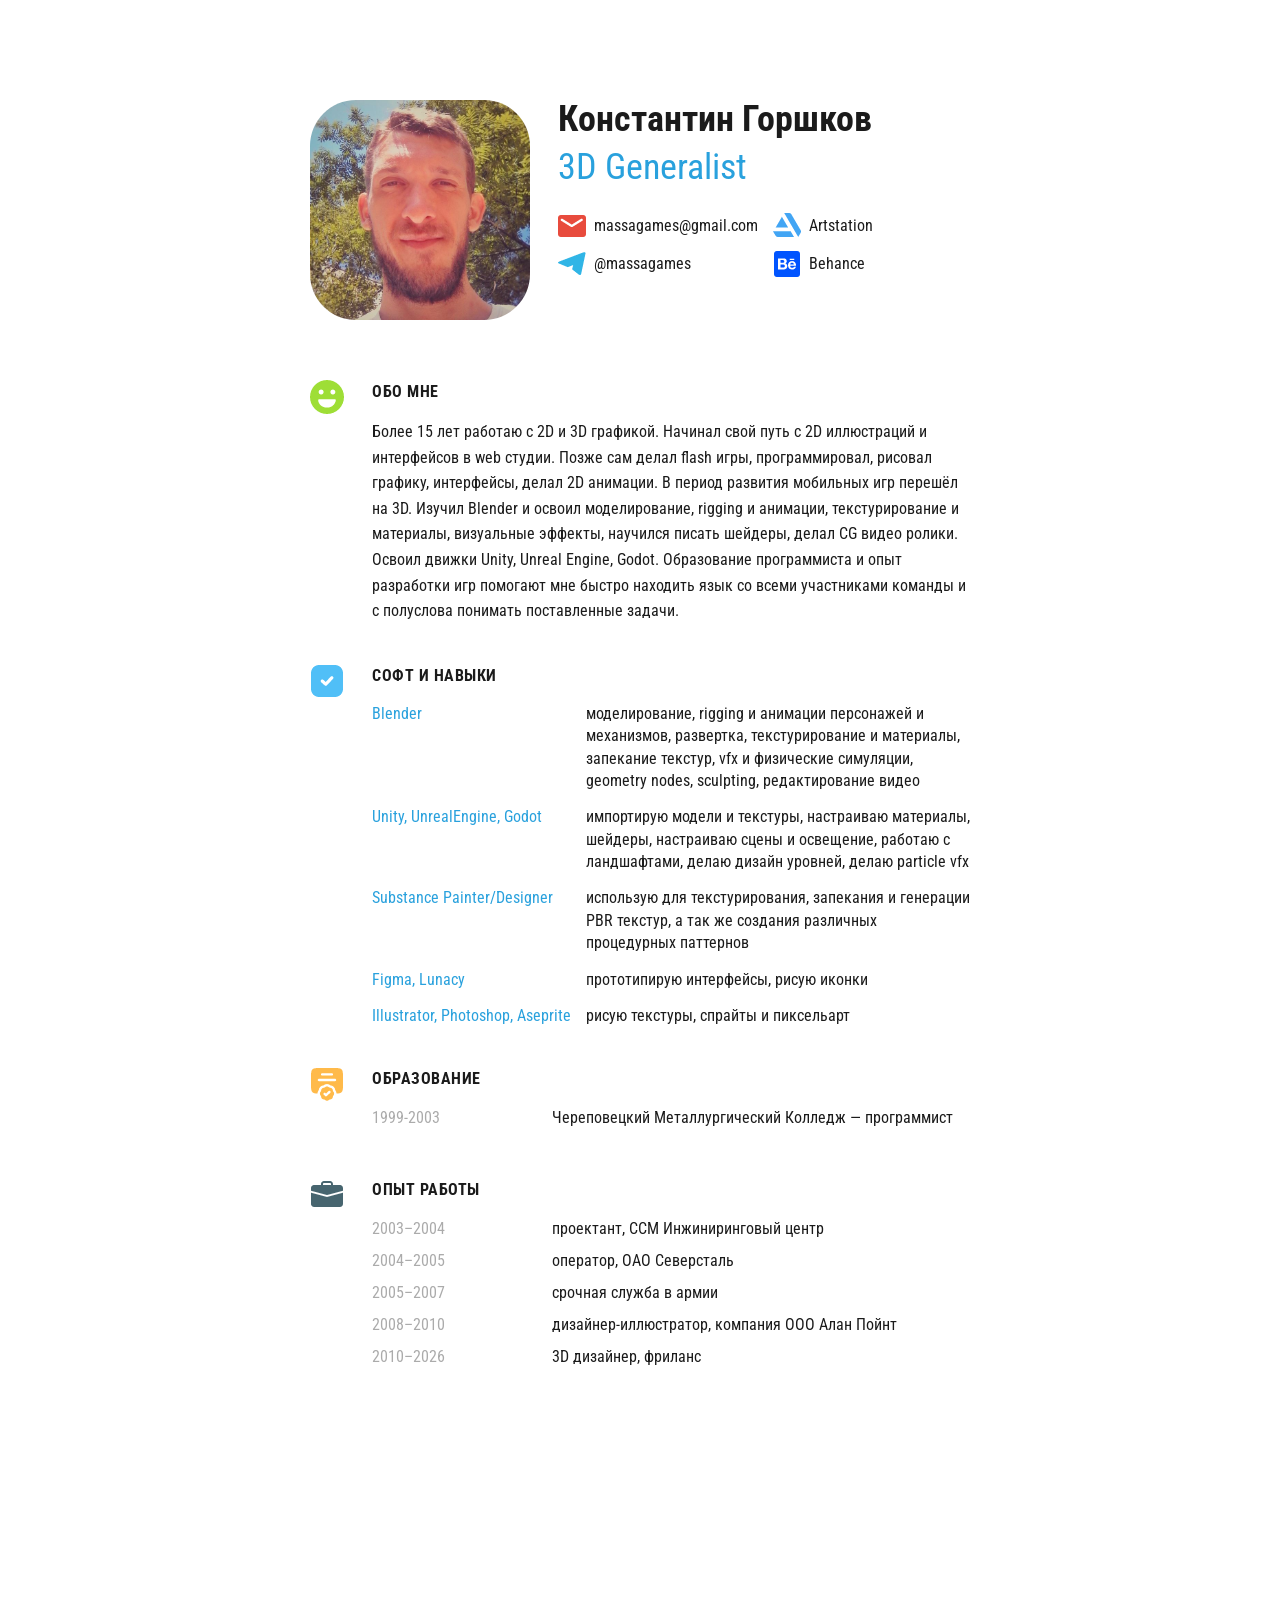
==== commit 8d4d78b1: "Update index.html" ====
--- a/index.html
+++ b/index.html
@@ -275,12 +275,12 @@
                         <a href="mailto:massagames@gmail.com">massagames@gmail.com</a>
                     </div>
                     <div class="contact-item">
+                        <img src="assets/images/icons/icon_as.png" alt="artstation">
+                        <a href="https://www.artstation.com/lowpolydrifter" target="_blank">Artstation</a>
+                    </div>
+                    <div class="contact-item">
                         <img src="assets/images/icons/icon_m.png" alt="telegram">
                         <a href="https://t.me/massagames" target="_blank">@massagames</a>
-                    </div>
-                    <div class="contact-item">
-                        <img src="assets/images/icons/icon_as.png" alt="artstation">
-                        <a href="https://www.artstation.com/lowpolydrifter" target="_blank">Artstation</a>
                     </div>
                     <div class="contact-item">
                         <img src="assets/images/icons/icon_bh.png" alt="behance">
@@ -381,3 +381,4 @@
     </div>
 </body>
 </html>
+
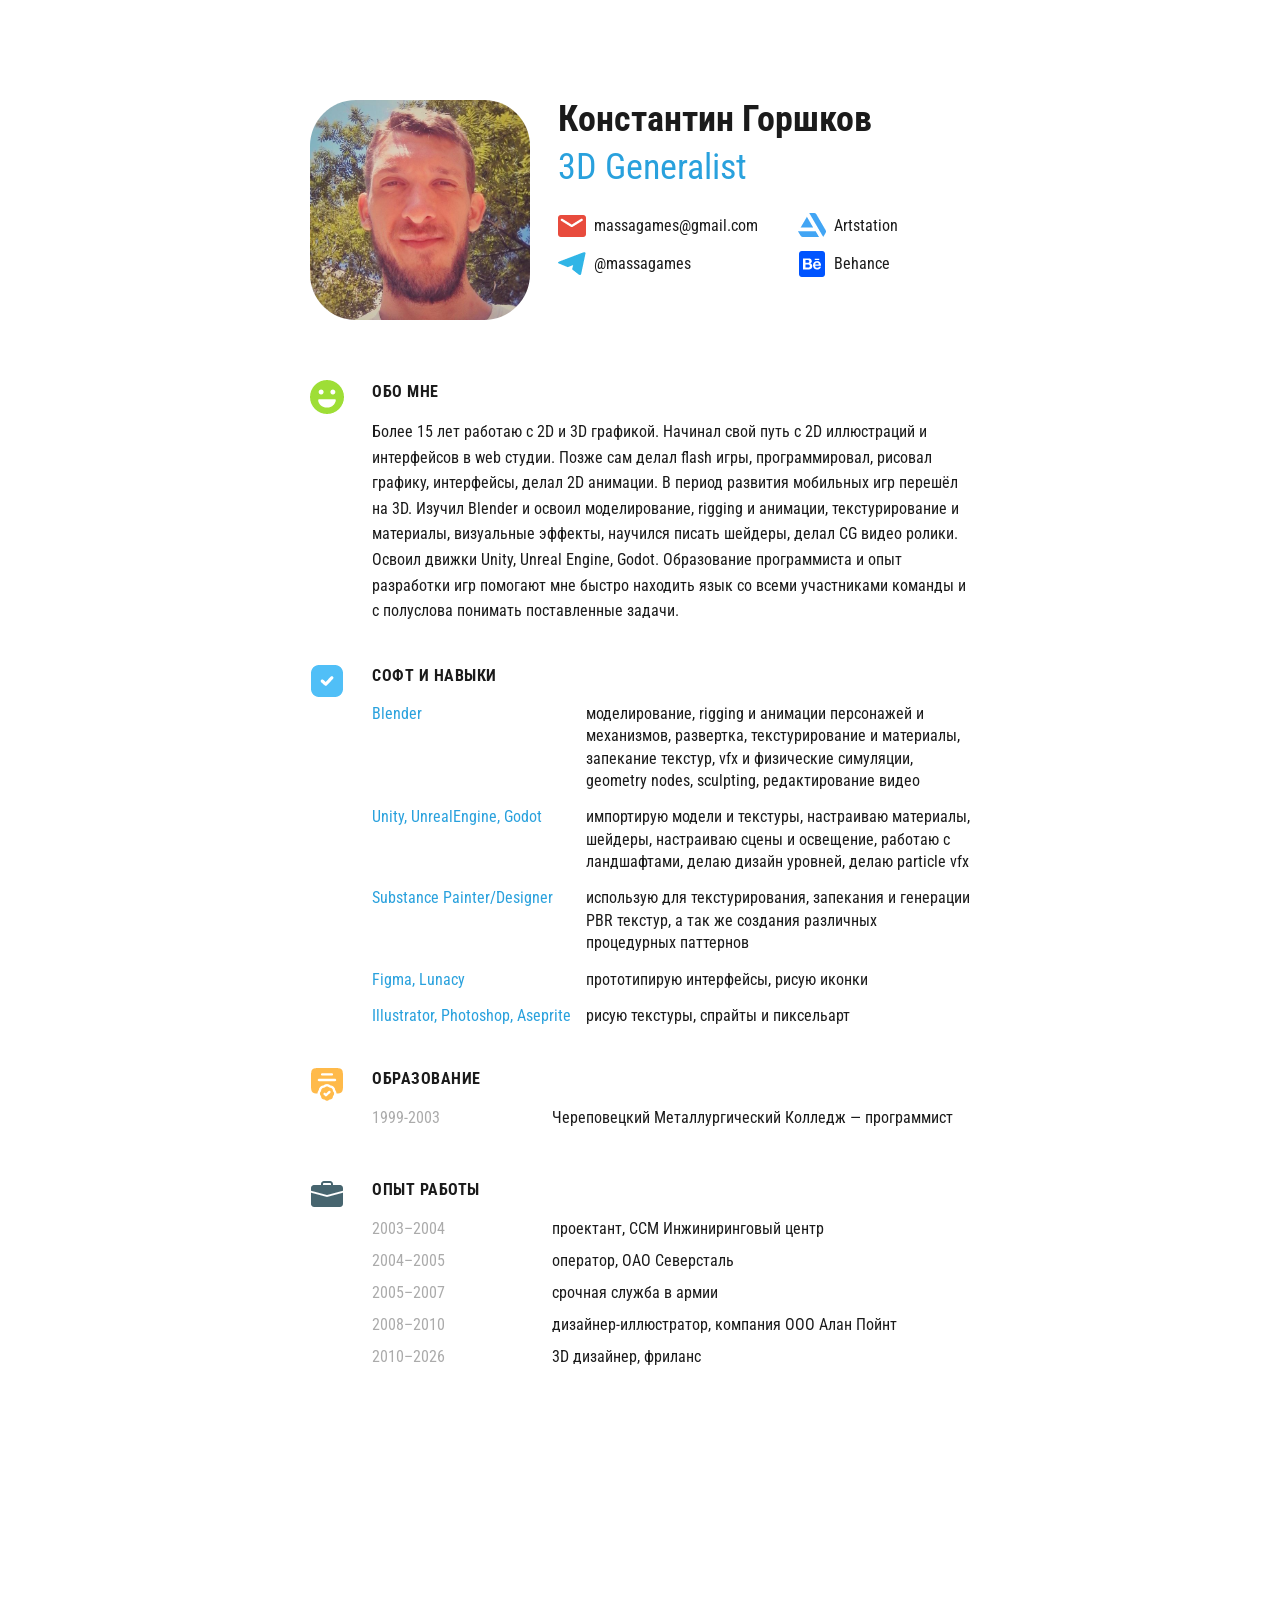
==== commit 8c63b9f6: "Update index.html" ====
--- a/index.html
+++ b/index.html
@@ -120,7 +120,7 @@
         .contacts-grid {
             display: grid;
             grid-template-columns: repeat(2, 1fr);
-            gap: 10px 15px;
+            gap: 10px 40px;
         }
 
         .contact-item {
@@ -382,3 +382,4 @@
 </body>
 </html>
 
+
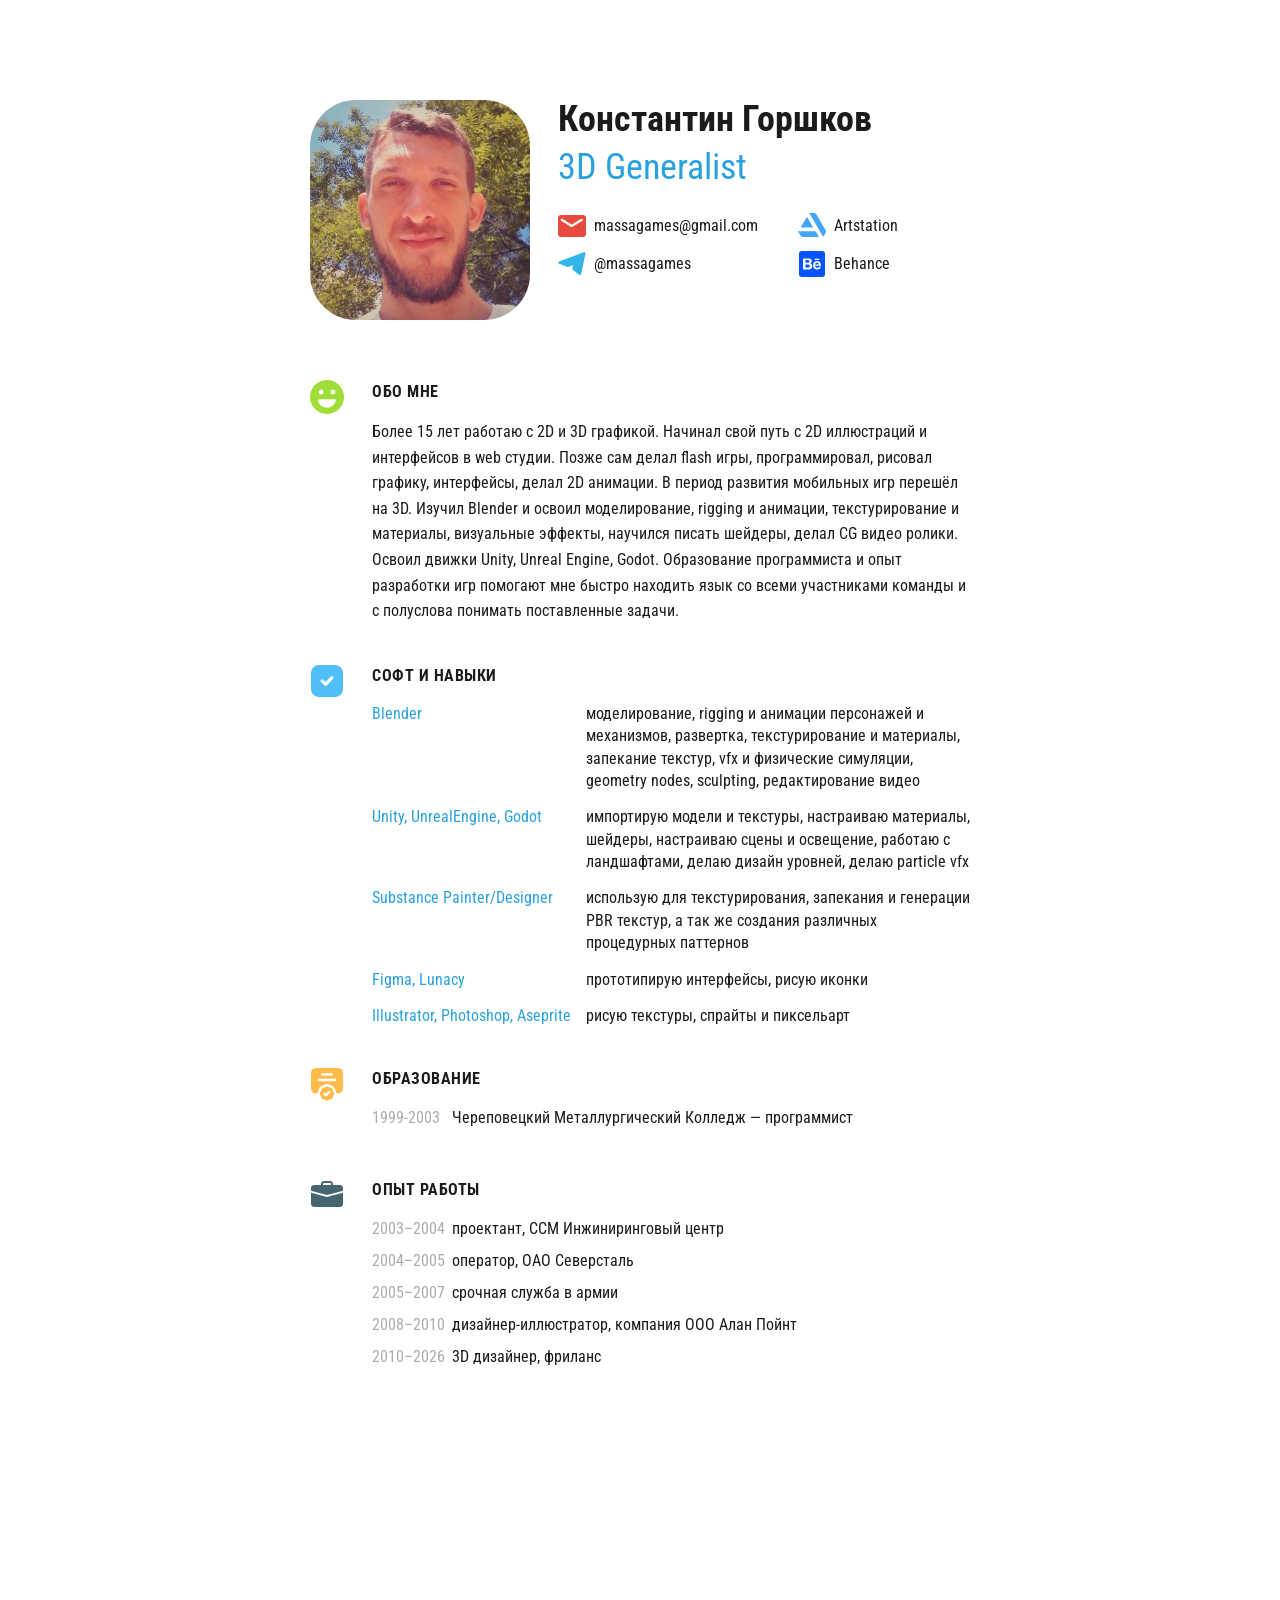
==== commit 01117873: "Update index.html" ====
--- a/index.html
+++ b/index.html
@@ -179,7 +179,7 @@
         }
 
         .timeline-date {
-            width: 180px;
+            width: 80px;
             flex-shrink: 0;
             color: #ABABAB;
             font-weight: 400;
@@ -383,3 +383,4 @@
 </html>
 
 
+
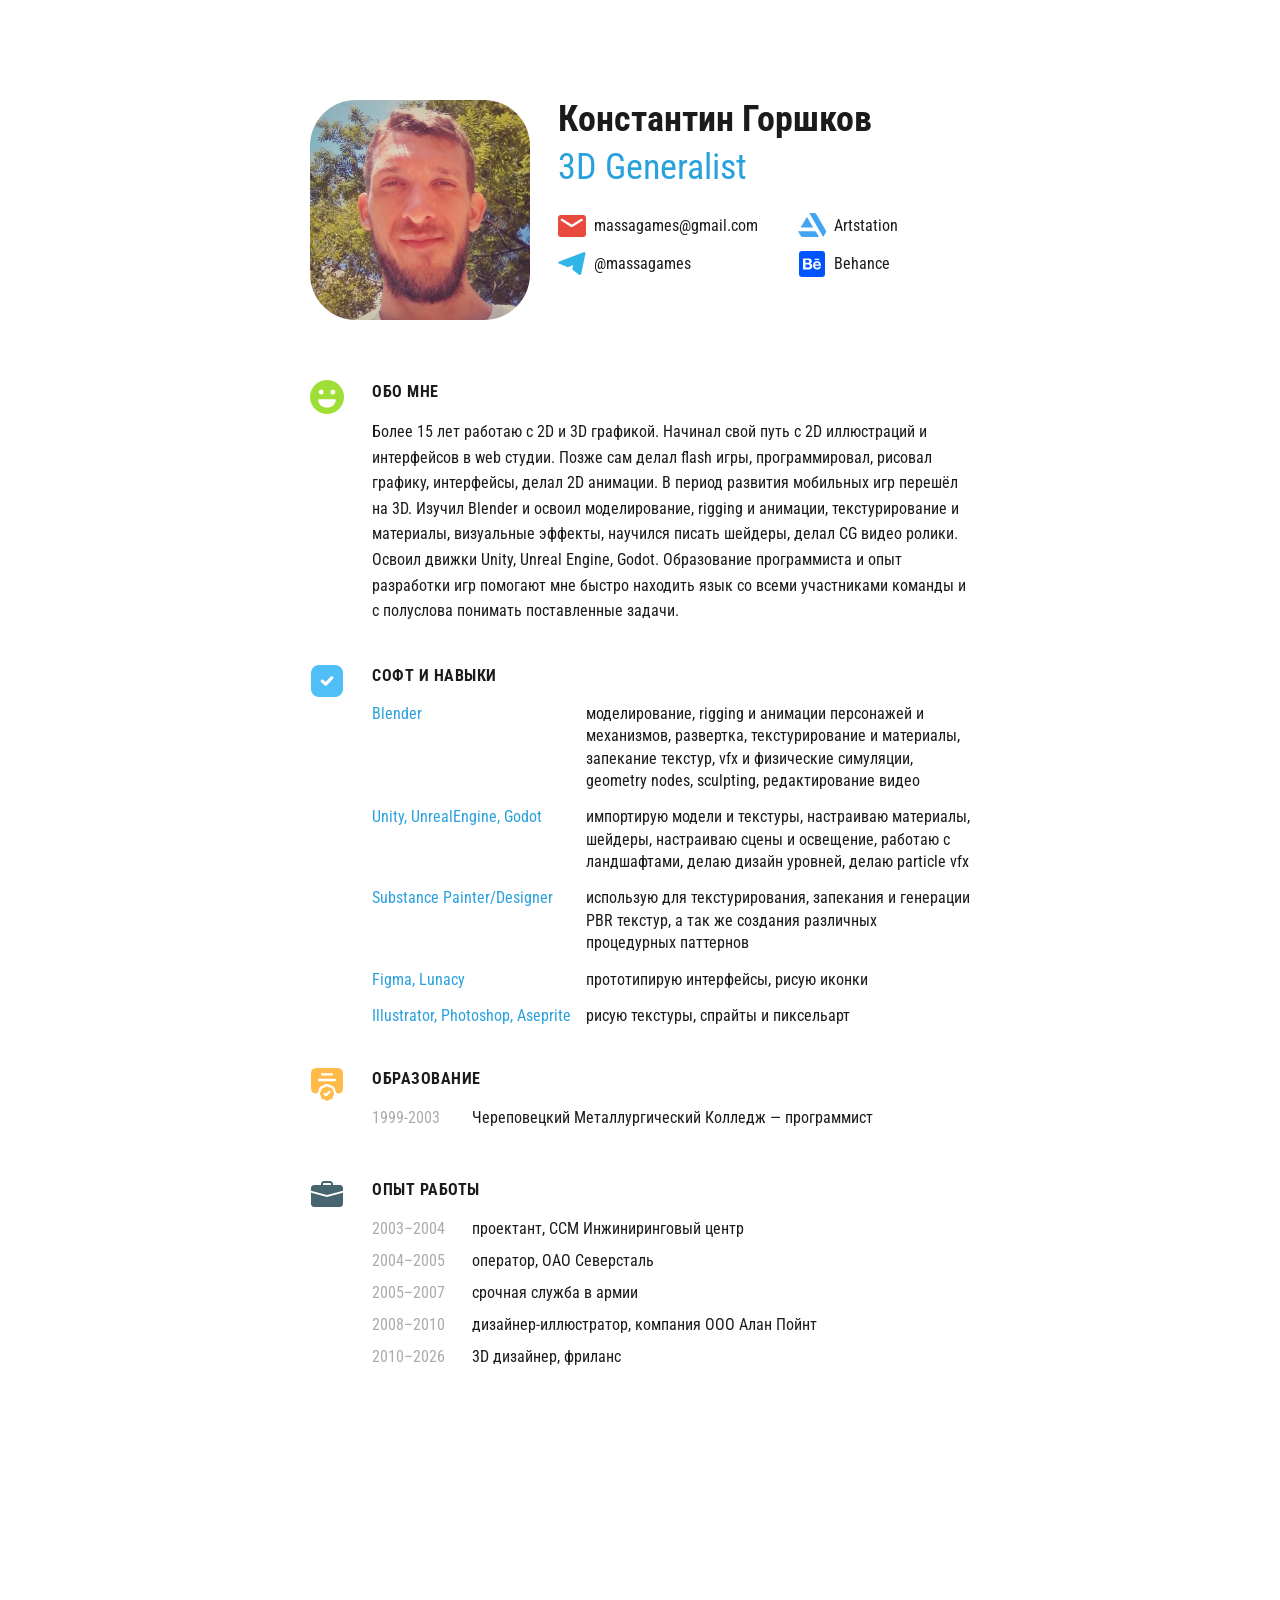
==== commit 4a396344: "Update index.html" ====
--- a/index.html
+++ b/index.html
@@ -179,7 +179,7 @@
         }
 
         .timeline-date {
-            width: 80px;
+            width: 100px;
             flex-shrink: 0;
             color: #ABABAB;
             font-weight: 400;
@@ -384,3 +384,4 @@
 
 
 
+
